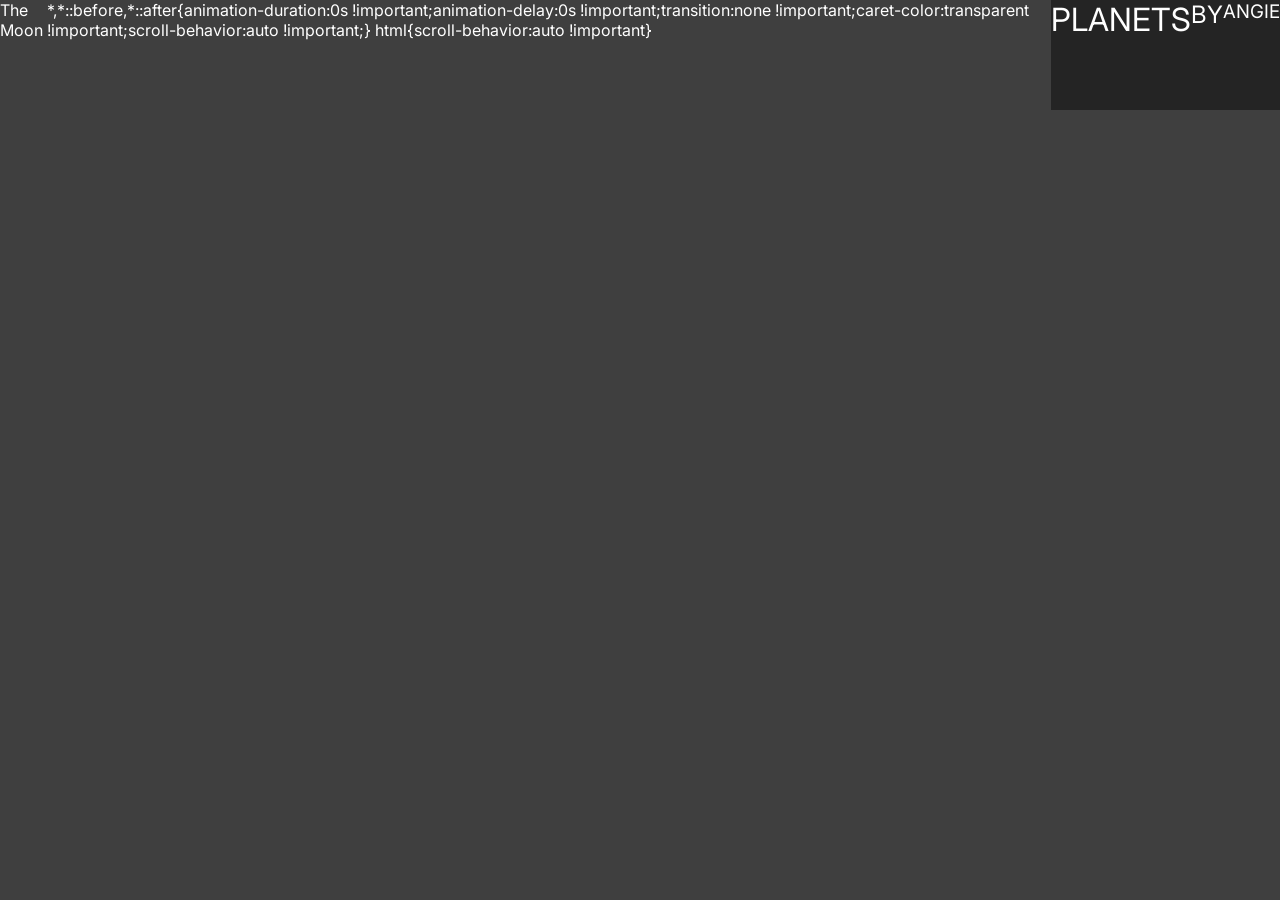
==== index.html @ 763fb3d6 "changed title" ====
<!DOCTYPE html>
<!-- This boilerplate was originally generated from the "HTML Boilerplate" extension by sidthesloth and refined by me -->
<html>
    <head>
        <meta charset="utf-8">
        <meta name="viewport" content="width=device-width, initial-scale=1">
        <link rel="stylesheet" href="style.css">
        <title>The Moon</title>
    </head>
    <body>
        <div id="header">
            <h1>PLANETS</h1>
            <h2>BY</h2>
            <h3>ANGIE</h3>
        </div>
    </body>
</html>
---- style.css ----
@font-face {
    font-family: "Inter";
    src: url("Inter.ttf");
}

body {
    background-color: #3F3F3F;
}

h1 {
    font-size: 48;
}

h2 {
    font-size: 24;
}

h3 {
    font-size: 32;
}

#header {
    background-color: #242424;
    width: 100%;
    height: 110px;
    vertical-align: middle;
}

* {
    margin: 0;
    padding: 0;
    text-decoration: none;
    font-family: "Inter";
    display: flex;
    flex-direction: row;
    color: #FFFFFF;
    font-weight: 400;
}
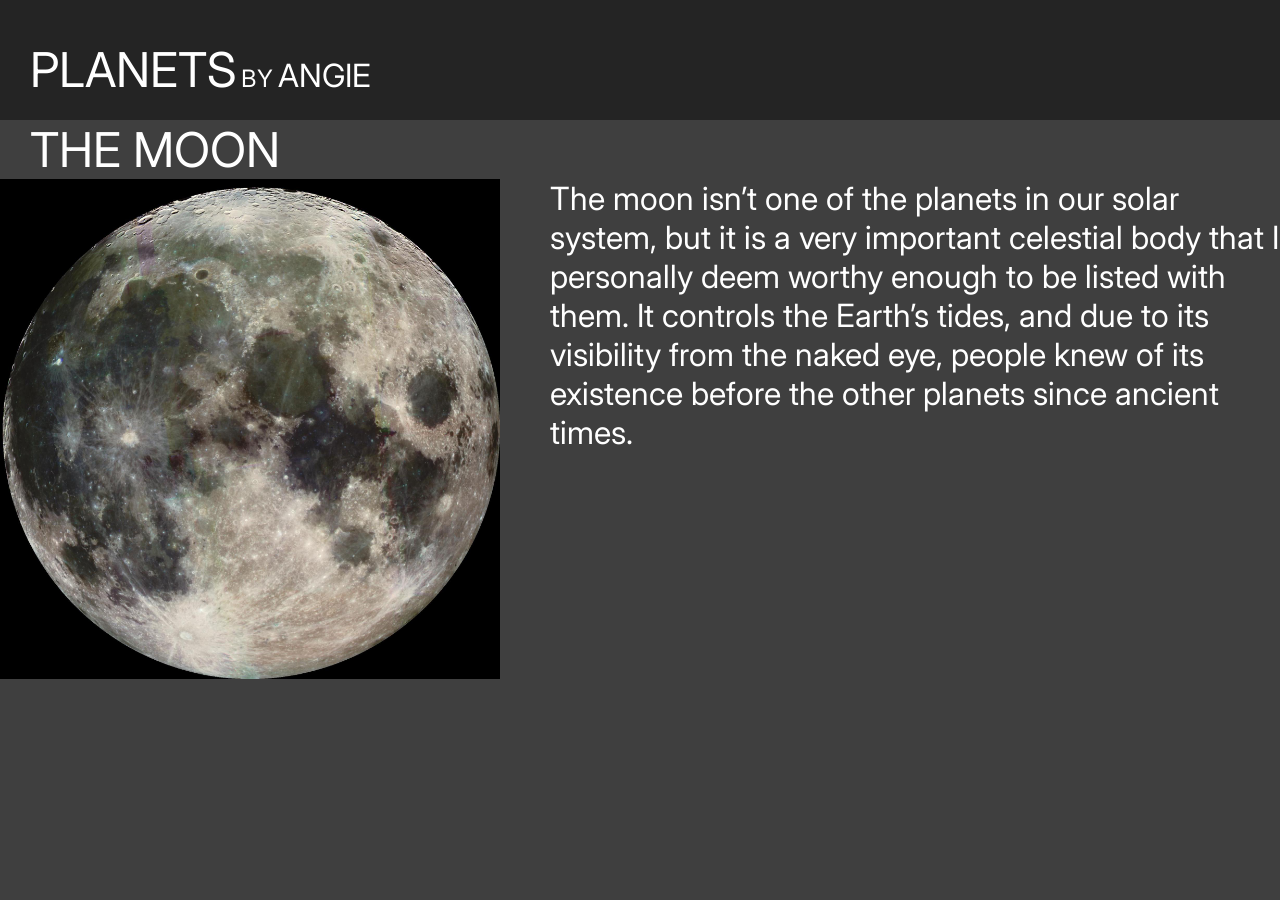
==== commit ad41a7d1: "content test" ====
--- a/index.html
+++ b/index.html
@@ -13,5 +13,14 @@
             <h2>BY</h2>
             <h3>ANGIE</h3>
         </div>
+        <h1>THE MOON</h1>
+        <div id="content">
+            <img src="assets/moon.jpg">
+            <p>The moon isn’t one of the planets in our solar system, but it 
+                is a very important celestial body that I personally deem worthy 
+                enough to be listed with them. It controls the Earth’s tides, 
+                and due to its visibility from the naked eye, people knew of its
+                 existence before the other planets since ancient times.</p>
+        </div>
     </body>
 </html>
--- a/style.css
+++ b/style.css
@@ -1,6 +1,6 @@
 @font-face {
     font-family: "Inter";
-    src: url("Inter.ttf");
+    src: url("assets/Inter.ttf");
 }
 
 body {
@@ -8,22 +8,44 @@
 }
 
 h1 {
-    font-size: 48;
+    font-size: 48px;
+    margin-left: 30px;
+    margin-right: 5px;
 }
 
 h2 {
-    font-size: 24;
+    font-size: 24px;
+    margin-top: 24px;
+    margin-right: 5px;
 }
 
 h3 {
-    font-size: 32;
+    font-size: 32px;
+    margin-top: 16px;
+}
+
+img {
+    height: 500px;
+    width: 500px;
+    margin-right: 50px;
+}
+
+p {
+    font-size: 32px;
 }
 
 #header {
     background-color: #242424;
     width: 100%;
-    height: 110px;
-    vertical-align: middle;
+    height: 80px;
+    padding-top: 40px;
+    display: flex;
+    flex-direction: row;
+}
+
+#content {
+    display: flex;
+    flex-direction: row;
 }
 
 * {
@@ -31,8 +53,6 @@
     padding: 0;
     text-decoration: none;
     font-family: "Inter";
-    display: flex;
-    flex-direction: row;
     color: #FFFFFF;
     font-weight: 400;
 }
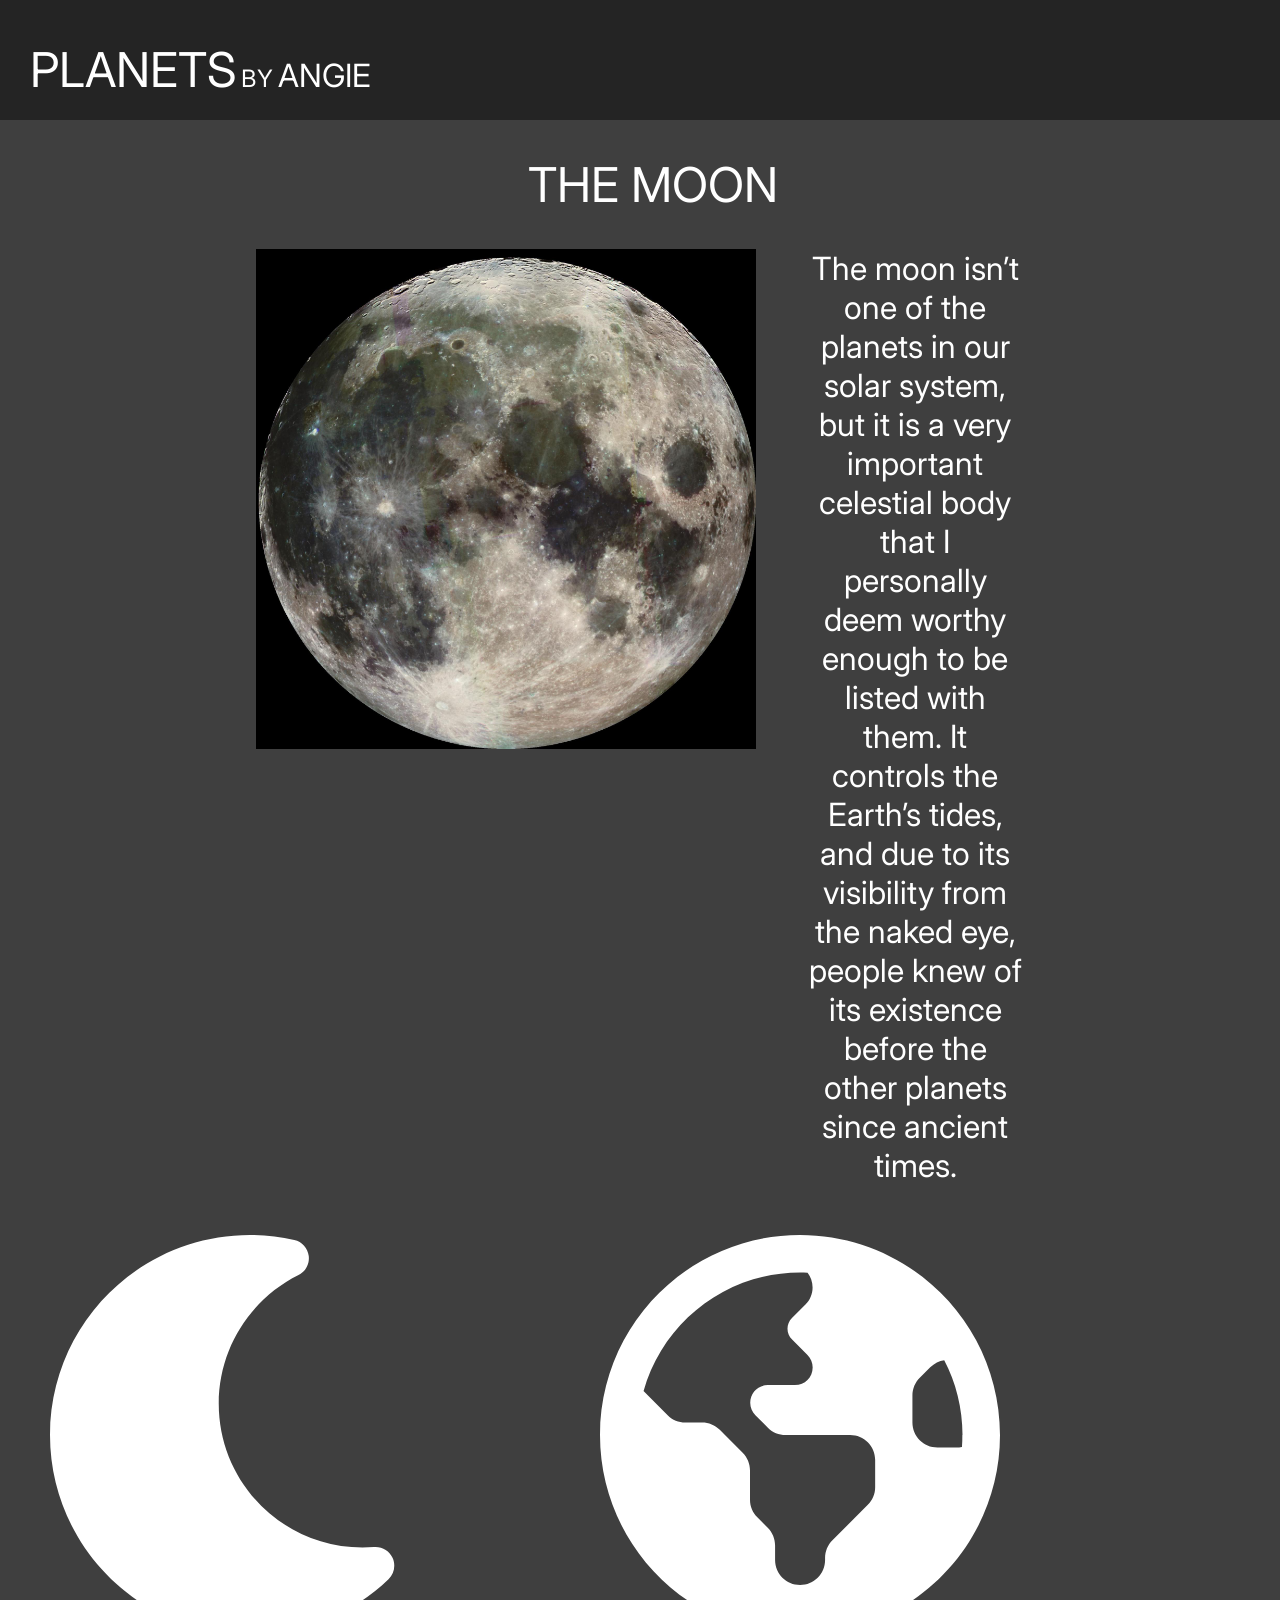
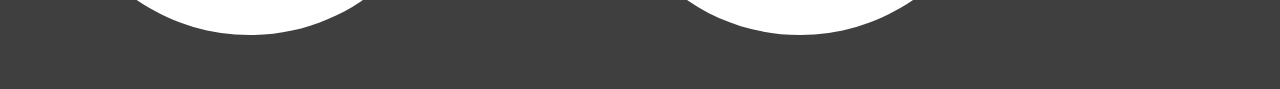
==== commit c9b8070d: "added links" ====
--- a/index.html
+++ b/index.html
@@ -22,5 +22,9 @@
                 and due to its visibility from the naked eye, people knew of its
                  existence before the other planets since ancient times.</p>
         </div>
+        <div id="links">
+            <a href="index.html"><img src="assets/moon.svg" id="svg"></a>
+            <a href="earth.html"><img src="assets/earth.svg" id="svg"></a>
+        </div>
     </body>
 </html>
--- a/style.css
+++ b/style.css
@@ -5,6 +5,7 @@
 
 body {
     background-color: #3F3F3F;
+    text-align: center;
 }
 
 h1 {
@@ -32,6 +33,7 @@
 
 p {
     font-size: 32px;
+    margin: auto;
 }
 
 #header {
@@ -41,11 +43,31 @@
     padding-top: 40px;
     display: flex;
     flex-direction: row;
+    margin-bottom: 35px;
 }
 
 #content {
     display: flex;
     flex-direction: row;
+    padding-left: 20%;
+    padding-right: 20%;
+    margin-top: 35px;
+    text-align: center;
+}
+
+#links {
+    display: flex;
+    flex-direction: row;
+}
+
+#svg-active,
+#svg-unactive {
+    height: 100px;
+    width: 100px;
+}
+
+#svg-unactive {
+    opacity: 0.5;
 }
 
 * {
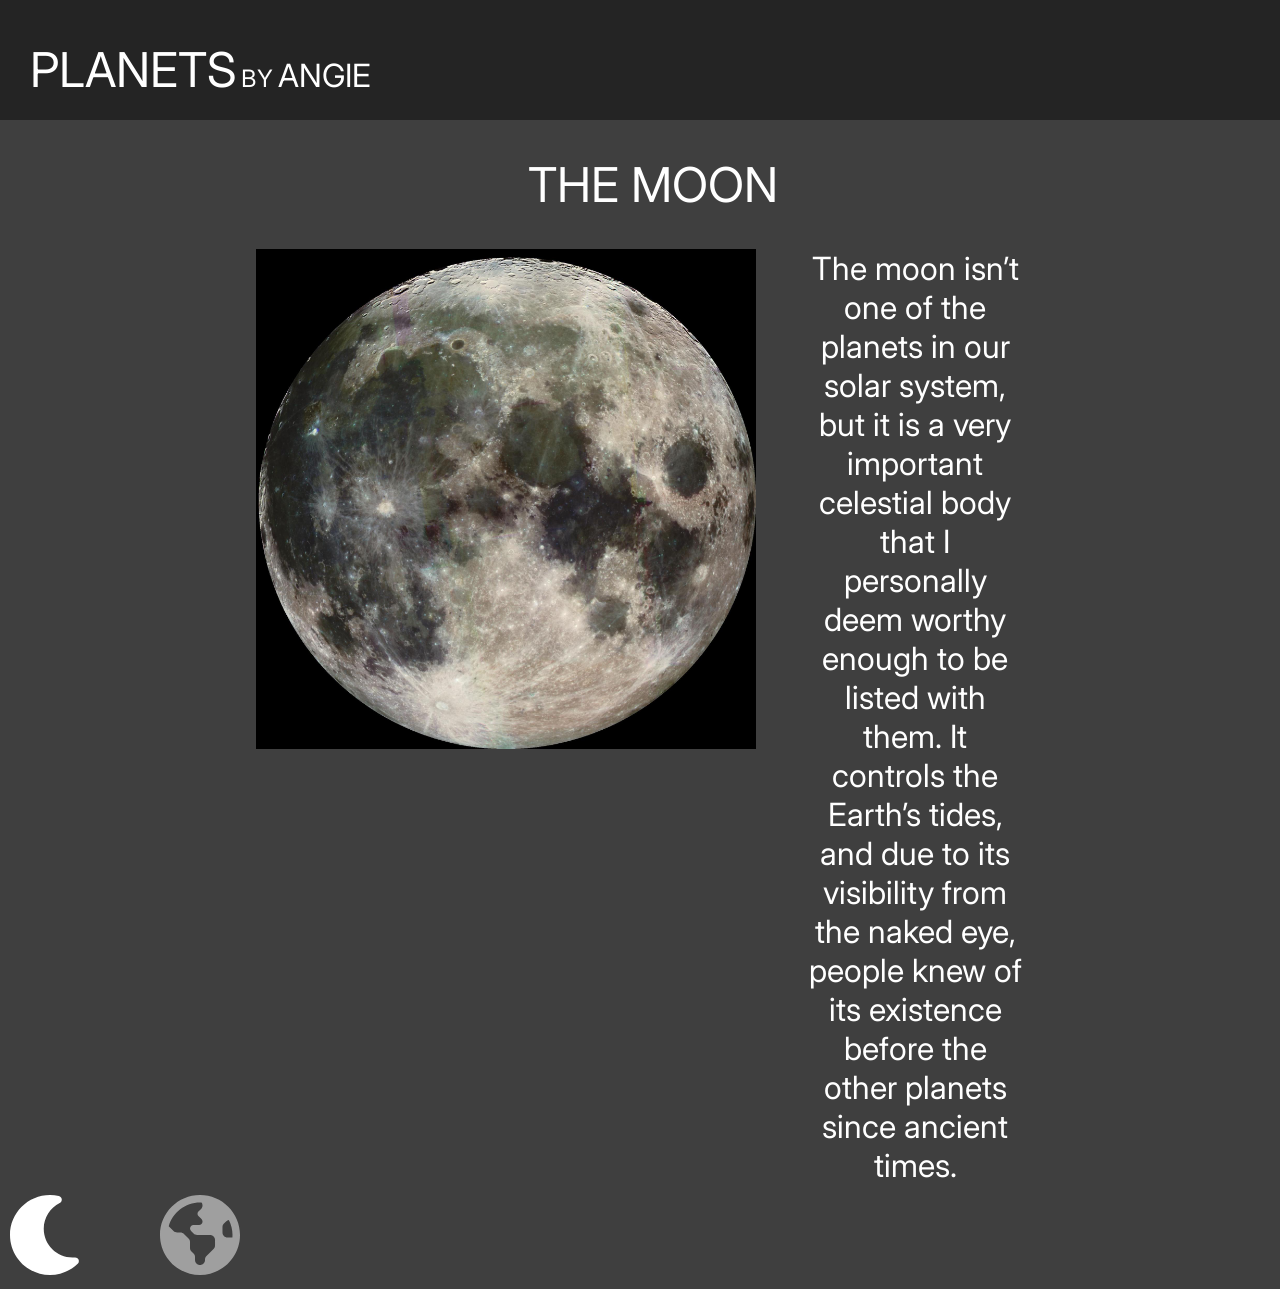
==== commit 0bfbb31d: "fixed svg files" ====
--- a/index.html
+++ b/index.html
@@ -23,8 +23,8 @@
                  existence before the other planets since ancient times.</p>
         </div>
         <div id="links">
-            <a href="index.html"><img src="assets/moon.svg" id="svg"></a>
-            <a href="earth.html"><img src="assets/earth.svg" id="svg"></a>
+            <a href="index.html"><img src="assets/moon.svg" id="svg-active"></a>
+            <a href="earth.html"><img src="assets/earth.svg" id="svg-unactive"></a>
         </div>
     </body>
 </html>
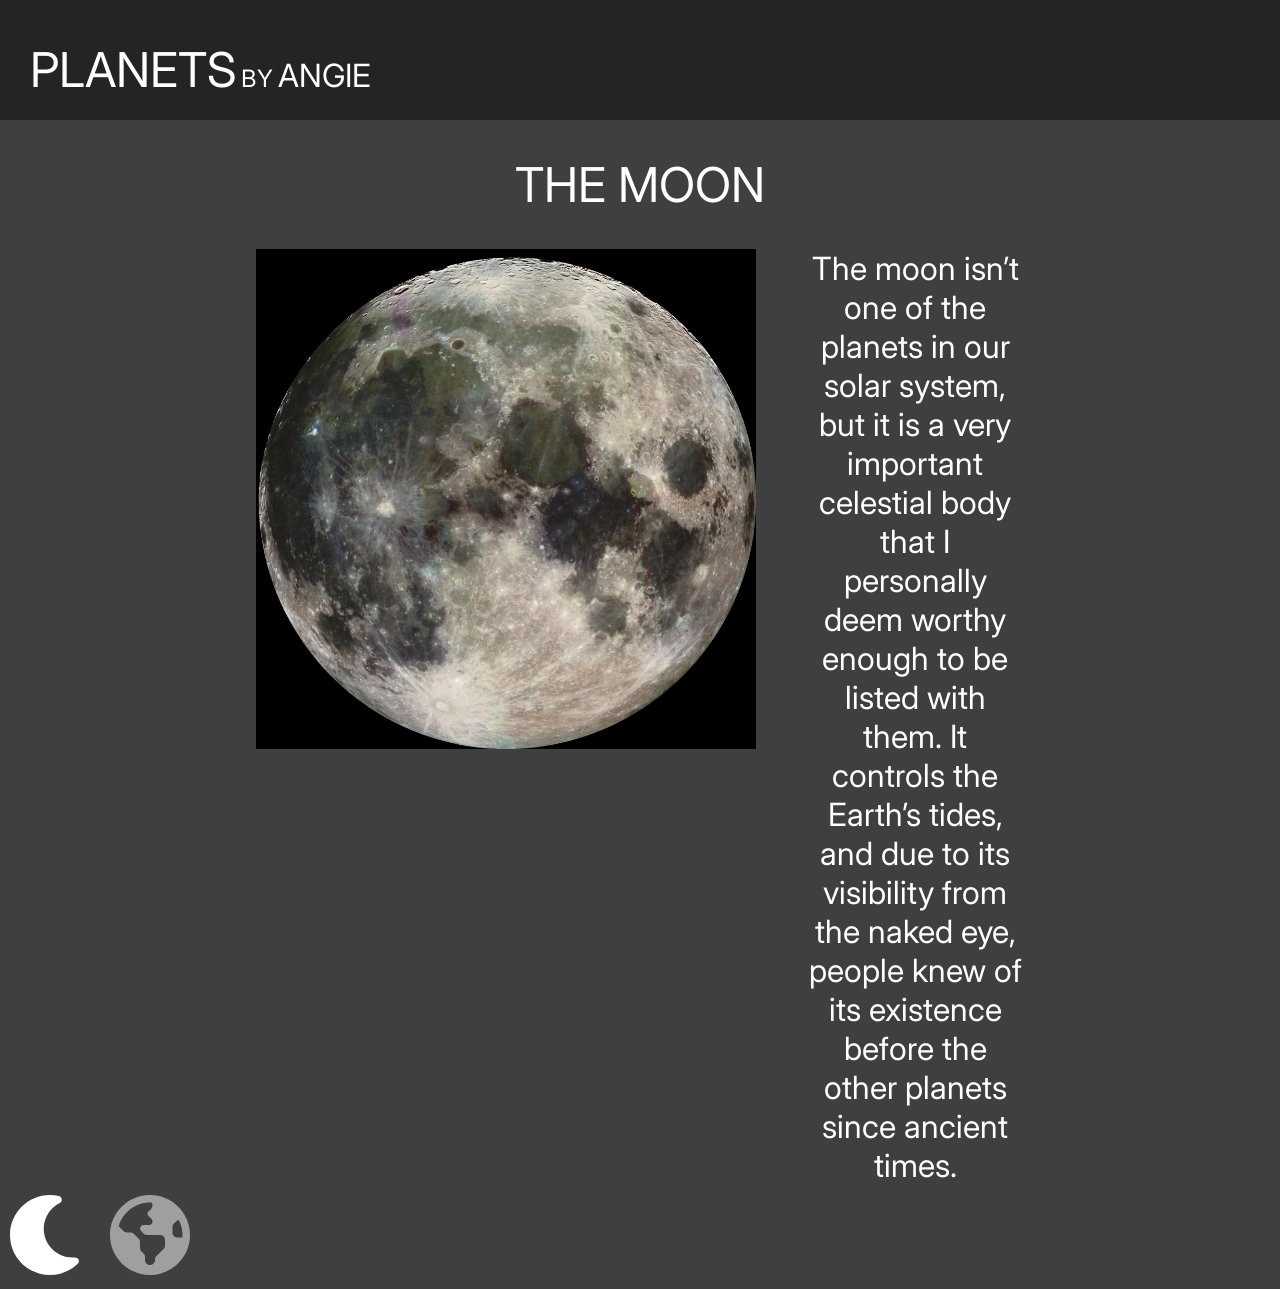
==== commit dcc11b72: "should be ready" ====
--- a/index.html
+++ b/index.html
@@ -13,9 +13,9 @@
             <h2>BY</h2>
             <h3>ANGIE</h3>
         </div>
-        <h1>THE MOON</h1>
+        <h4>THE MOON</h4>
         <div id="content">
-            <img src="assets/moon.jpg">
+            <img src="assets/moon.jpg" id="content-img">
             <p>The moon isn’t one of the planets in our solar system, but it 
                 is a very important celestial body that I personally deem worthy 
                 enough to be listed with them. It controls the Earth’s tides, 
--- a/style.css
+++ b/style.css
@@ -8,8 +8,12 @@
     text-align: center;
 }
 
+h1,
+h4 {
+    font-size: 48px;
+}
+
 h1 {
-    font-size: 48px;
     margin-left: 30px;
     margin-right: 5px;
 }
@@ -23,12 +27,6 @@
 h3 {
     font-size: 32px;
     margin-top: 16px;
-}
-
-img {
-    height: 500px;
-    width: 500px;
-    margin-right: 50px;
 }
 
 p {
@@ -55,9 +53,16 @@
     text-align: center;
 }
 
+#content-img {
+    height: 500px;
+    width: 500px;
+    margin-right: 50px;
+}
+
 #links {
     display: flex;
     flex-direction: row;
+    align-items: center;
 }
 
 #svg-active,
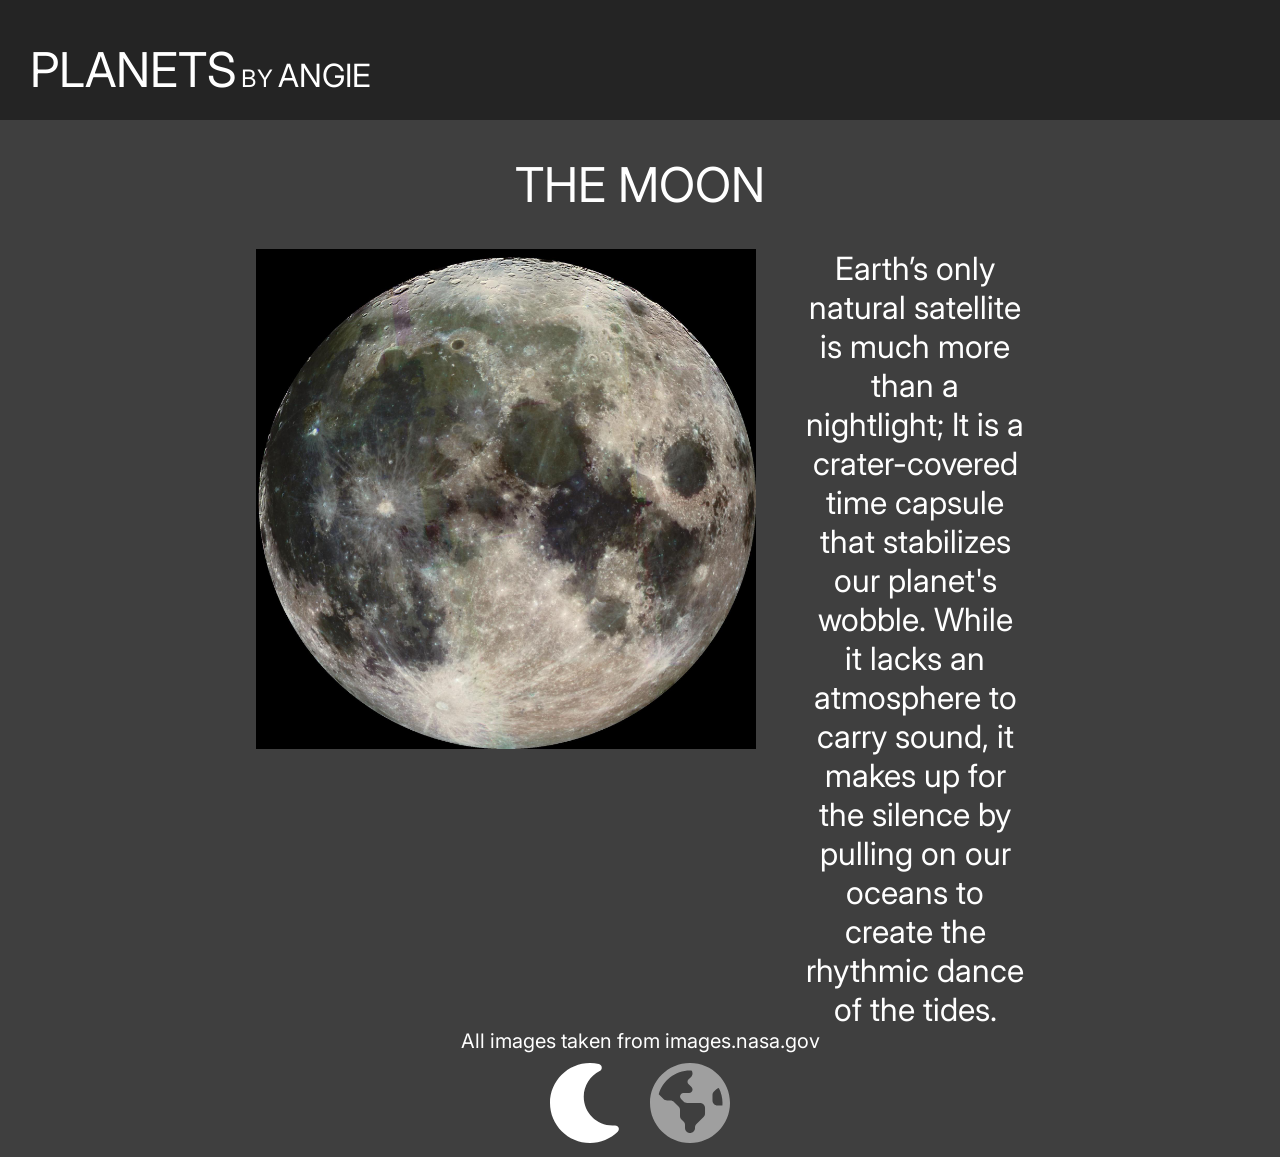
==== commit 7cfb6adb: "added section" ====
--- a/index.html
+++ b/index.html
@@ -16,12 +16,39 @@
         <h4>THE MOON</h4>
         <div id="content">
             <img src="assets/moon.jpg" id="content-img">
-            <p>The moon isn’t one of the planets in our solar system, but it 
-                is a very important celestial body that I personally deem worthy 
-                enough to be listed with them. It controls the Earth’s tides, 
-                and due to its visibility from the naked eye, people knew of its
-                 existence before the other planets since ancient times.</p>
+            <!--
+            DISCLAIMER:
+            To clarify starting off, I do not traditionally use AI in my projects.
+            This is for a school assignment, where using an AI to generate this
+            specific paragraph was a requirement for the result.
+            
+            This following paragraph was generated by Gemeni AI, an LLM-based 
+            chatbot made by google. This is my preferred chatbot due to its creators 
+            claiming having a minimal impact on the environment. The prompt I provided 
+            is as follows: 
+            
+            "I am required to use AI for a school assignment to practice its use in 
+            modern web development environments. I am making a sample homepage meant 
+            to be used as an informational for both the moon and the earth. I have 
+            to think of a 2-3 sentence paragraph. I was told to be creative with my 
+            prompt and get an AI of my choice to write one. Can you write me a scientific
+            but fun short summary for the the moon in 2-3 sentences? Can you do the exact
+            same thing for the earth?"
+
+            The only part I wanted to edit was an error I noticed where the word "It" 
+            wasn't capitalized after a semi-colon. This is a grammatical error, as the 
+            first word after a semi-colon is treated like a new sentence and must be 
+            capitalized. While I love writing and would greatly prefer to write something 
+            like this myself, I still know I have to respect the rules of the assignment 
+            and I included it.
+            -->
+            <p>Earth’s only natural satellite is much more than a nightlight; 
+            It is a crater-covered time capsule that stabilizes our planet's 
+            wobble. While it lacks an atmosphere to carry sound, it makes up
+            for the silence by pulling on our oceans to create the rhythmic 
+            dance of the tides.</p>
         </div>
+        <section>All images taken from images.nasa.gov</section>
         <div id="links">
             <a href="index.html"><img src="assets/moon.svg" id="svg-active"></a>
             <a href="earth.html"><img src="assets/earth.svg" id="svg-unactive"></a>
--- a/style.css
+++ b/style.css
@@ -34,6 +34,10 @@
     margin: auto;
 }
 
+section {
+    font-size: 20px;
+}
+
 #header {
     background-color: #242424;
     width: 100%;
@@ -62,7 +66,7 @@
 #links {
     display: flex;
     flex-direction: row;
-    align-items: center;
+    justify-content: center;
 }
 
 #svg-active,
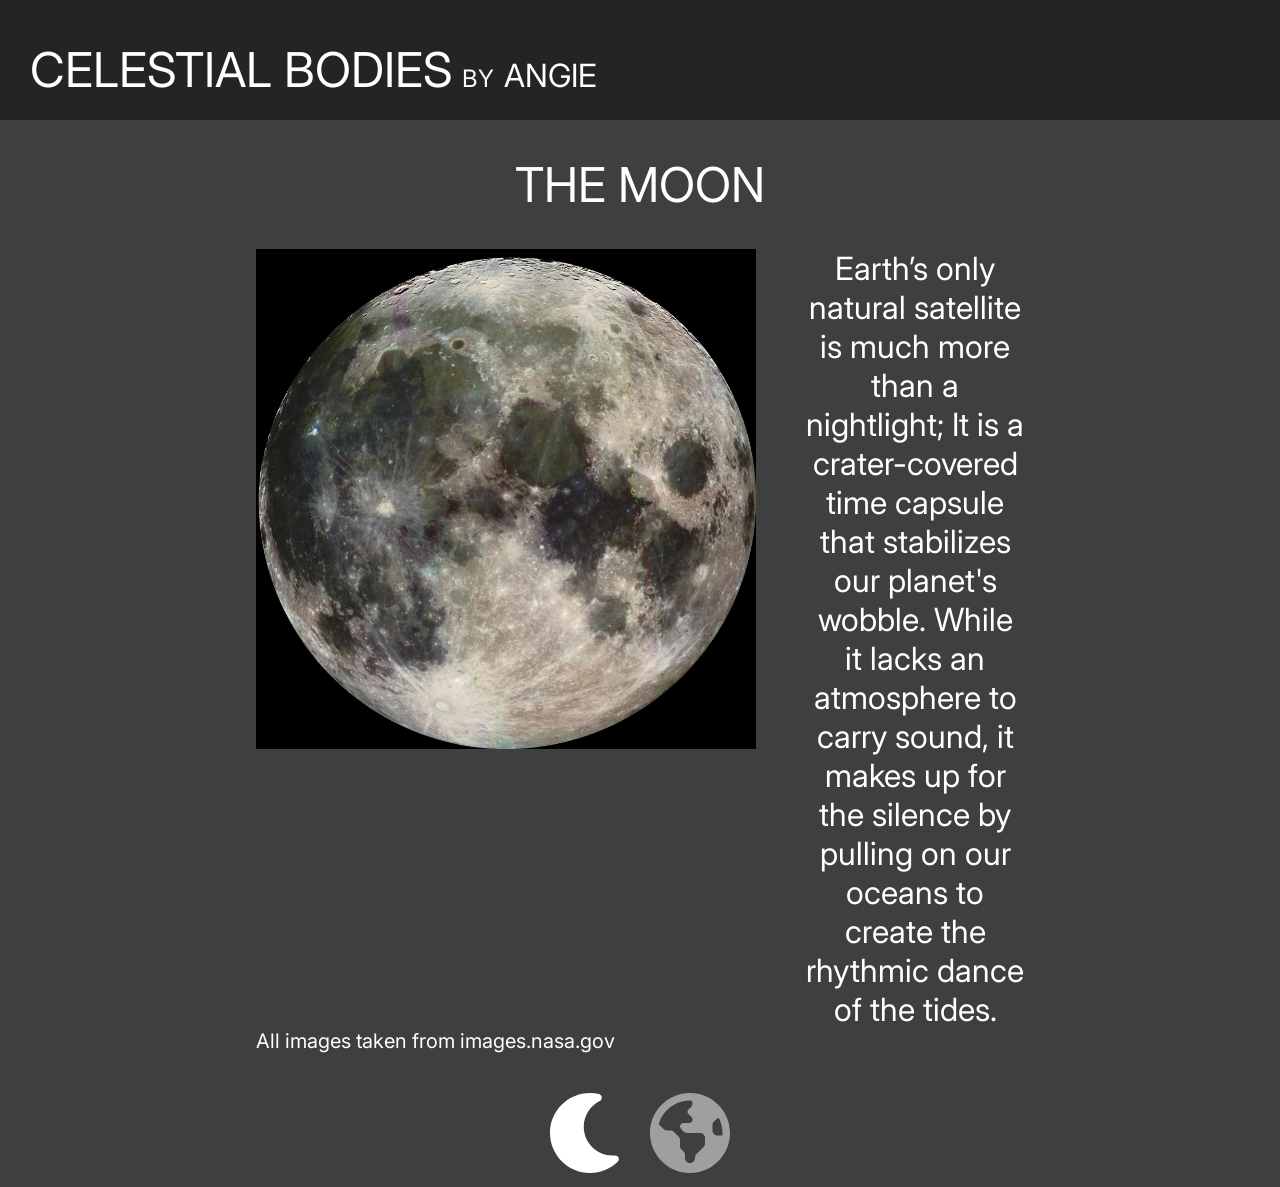
==== commit 83d6d963: "different title" ====
--- a/index.html
+++ b/index.html
@@ -9,7 +9,7 @@
     </head>
     <body>
         <div id="header">
-            <h1>PLANETS</h1>
+            <h1>CELESTIAL BODIES</h1>
             <h2>BY</h2>
             <h3>ANGIE</h3>
         </div>
--- a/style.css
+++ b/style.css
@@ -5,7 +5,6 @@
 
 body {
     background-color: #3F3F3F;
-    text-align: center;
 }
 
 h1,
@@ -15,13 +14,13 @@
 
 h1 {
     margin-left: 30px;
-    margin-right: 5px;
+    margin-right: 10px;
 }
 
 h2 {
     font-size: 24px;
     margin-top: 24px;
-    margin-right: 5px;
+    margin-right: 10px;
 }
 
 h3 {
@@ -34,8 +33,14 @@
     margin: auto;
 }
 
+h4 {
+    text-align: center;
+}
+
 section {
     font-size: 20px;
+    margin-left: 20%;
+    margin-bottom: 30px;
 }
 
 #header {
